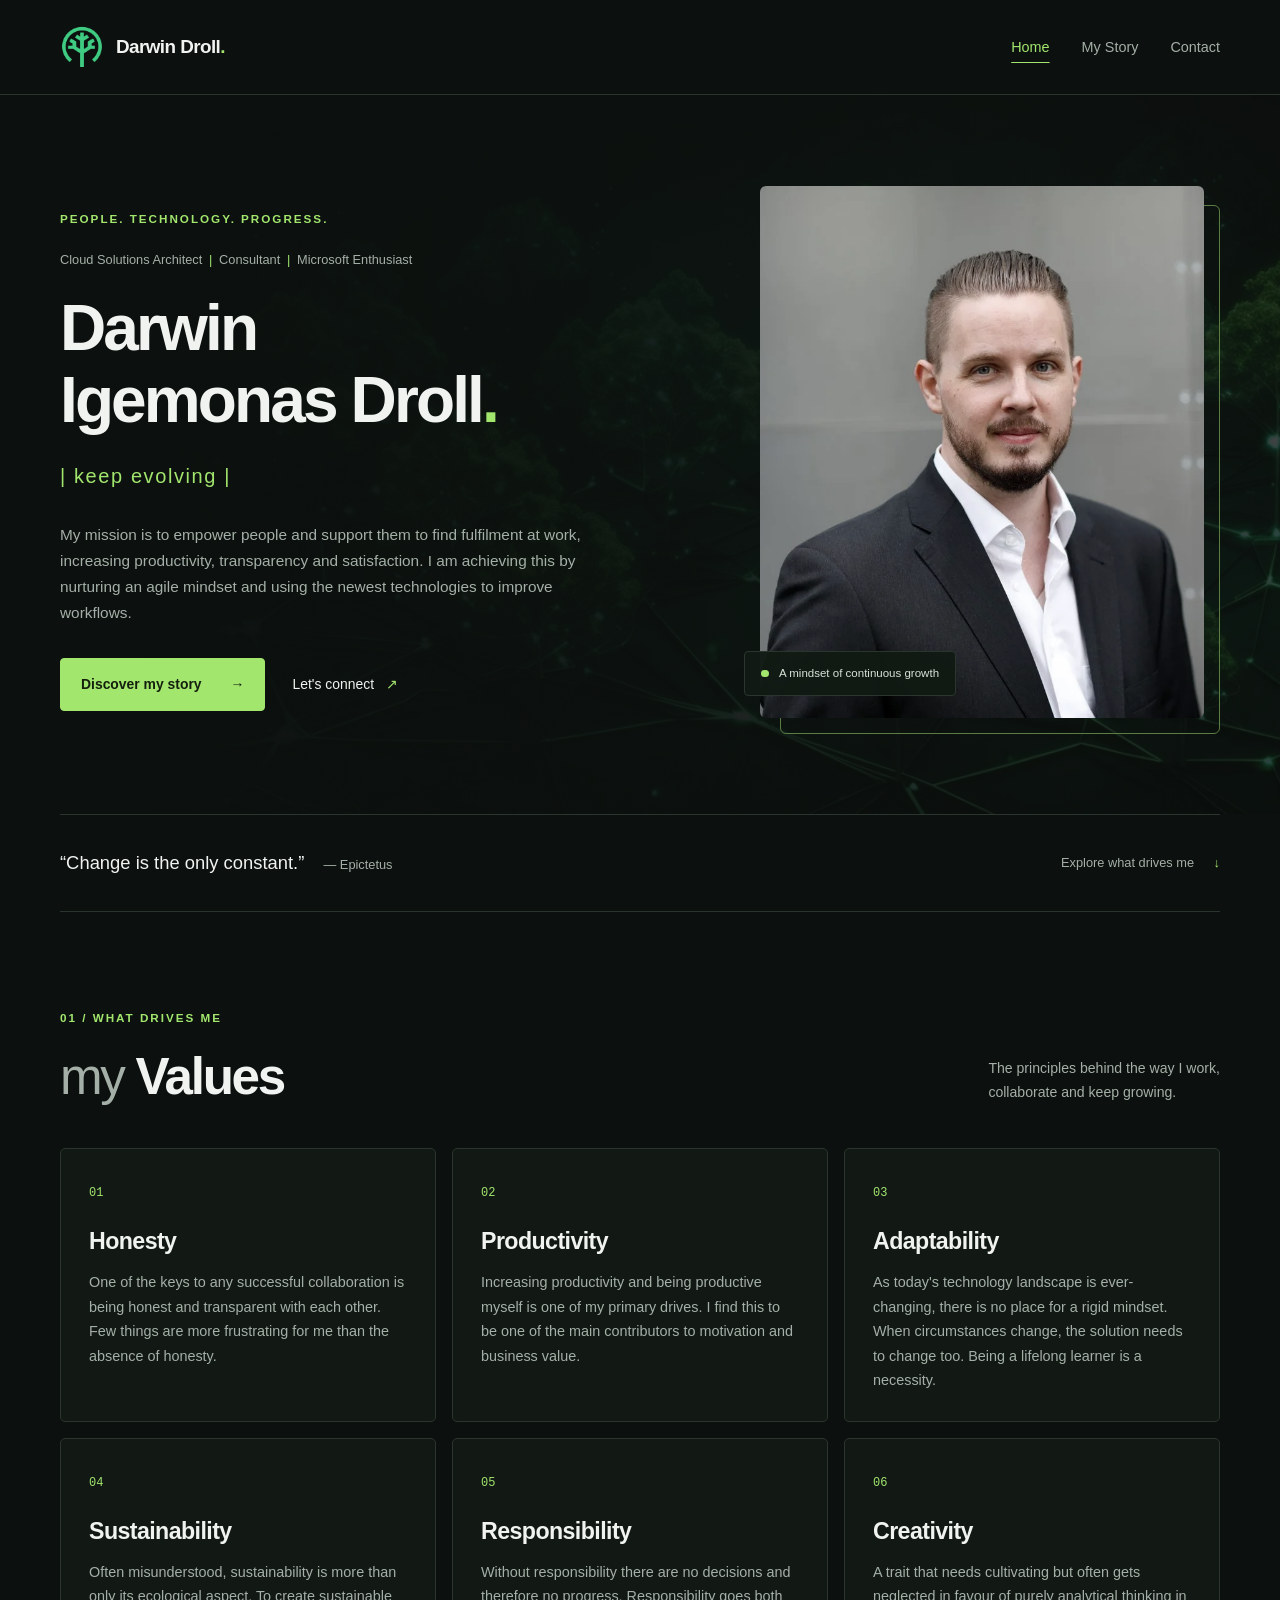
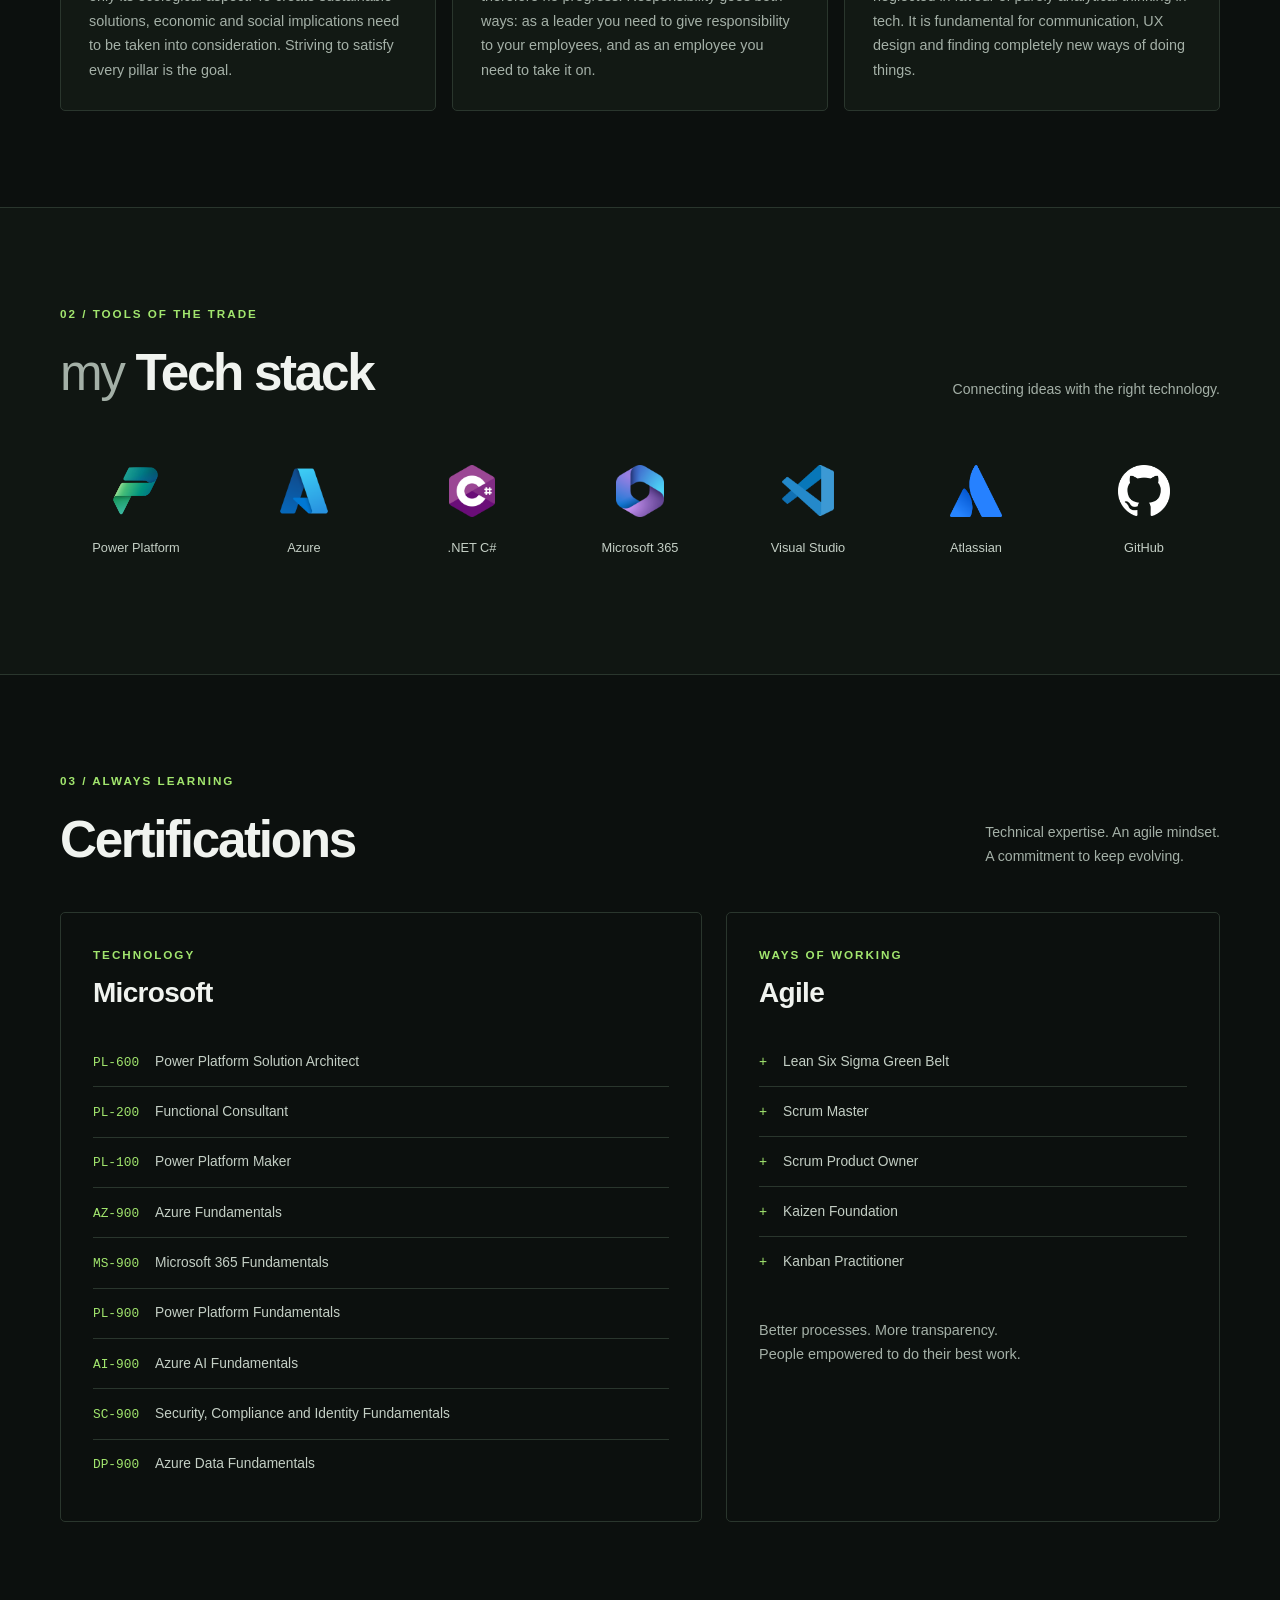
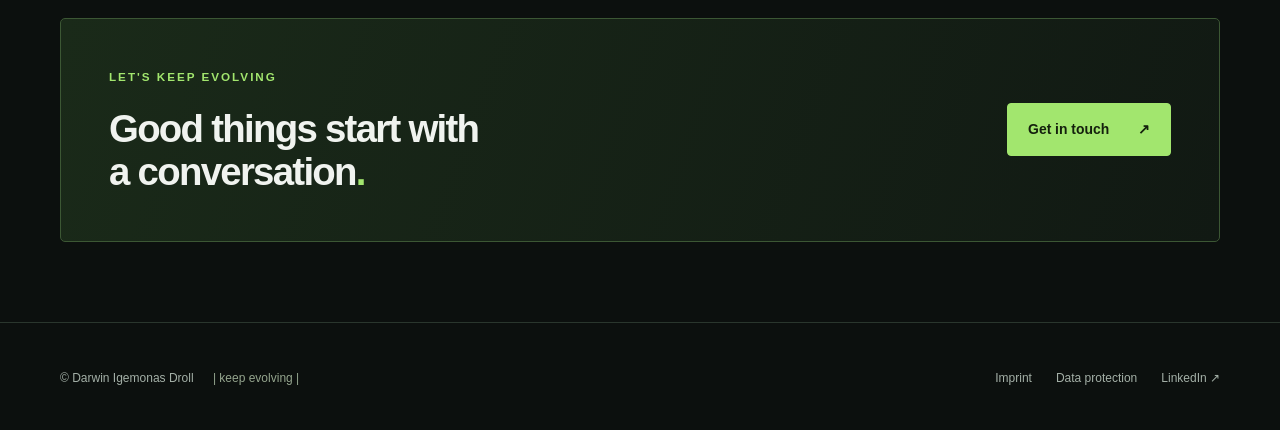
==== index.html @ 06cd5db3 "Initial setup" ====
<!doctype html>
<html lang="en">
<head>
  <meta charset="utf-8">
  <meta name="viewport" content="width=device-width, initial-scale=1">
  <meta name="description" content="Darwin Igemonas Droll — Cloud Solutions Architect, consultant and Microsoft enthusiast. Empowering people through technology and an agile mindset.">
  <title>Darwin Droll | Keep evolving</title>
  <link rel="icon" href="images/darwin-droll-logo.webp" type="image/webp">
  <link rel="stylesheet" href="style.css">
</head>
<body>
  <a class="skip-link" href="#main">Skip to content</a>
  <header class="site-header">
    <div class="container header-inner">
      <a class="brand" href="index.html" aria-label="Darwin Droll — Home"><img src="images/darwin-droll-logo.webp" alt="" width="44" height="44"><span>Darwin Droll<span class="brand-dot">.</span></span></a>
      <nav aria-label="Main navigation"><a href="index.html" aria-current="page">Home</a><a href="my-story.html">My Story</a><a href="contact.html">Contact</a></nav>
    </div>
  </header>
  <main id="main">
    <section class="hero">
      <div class="container hero-grid">
        <div class="hero-copy">
          <p class="eyebrow">People. Technology. Progress.</p>
          <p class="hero-role">Cloud Solutions Architect <span>|</span> Consultant <span>|</span> Microsoft Enthusiast</p>
          <h1>Darwin<br>Igemonas Droll<span class="accent">.</span></h1>
          <p class="tagline">| keep evolving |</p>
          <p class="hero-intro">My mission is to empower people and support them to find fulfilment at work, increasing productivity, transparency and satisfaction. I am achieving this by nurturing an agile mindset and using the newest technologies to improve workflows.</p>
          <div class="actions"><a class="button" href="my-story.html">Discover my story <span aria-hidden="true">&rarr;</span></a><a class="text-link" href="contact.html">Let's connect <span aria-hidden="true">&nearr;</span></a></div>
        </div>
        <figure class="portrait">
          <img src="images/darwin-droll-portrait.webp" alt="Darwin Droll in a dark suit and white shirt" width="1280" height="853" fetchpriority="high">
          <figcaption><span class="status-dot" aria-hidden="true"></span>A mindset of continuous growth</figcaption>
        </figure>
      </div>
    </section>
    <div class="container quote-wrap">
      <figure class="quote"><blockquote><p>&ldquo;Change is the only constant.&rdquo;</p></blockquote><figcaption>&mdash; Epictetus</figcaption></figure>
      <a class="section-jump" href="#values">Explore what drives me <span aria-hidden="true">&darr;</span></a>
    </div>
    <section class="section container" id="values" aria-labelledby="values-title">
      <div class="section-heading"><div><p class="eyebrow">01 / What drives me</p><h2 id="values-title"><span class="muted">my</span> Values</h2></div><p>The principles behind the way I work,<br>collaborate and keep growing.</p></div>
      <div class="values-grid">
        <article class="value-card"><span class="card-number">01</span><h3>Honesty</h3><p>One of the keys to any successful collaboration is being honest and transparent with each other. Few things are more frustrating for me than the absence of honesty.</p></article>
        <article class="value-card"><span class="card-number">02</span><h3>Productivity</h3><p>Increasing productivity and being productive myself is one of my primary drives. I find this to be one of the main contributors to motivation and business value.</p></article>
        <article class="value-card"><span class="card-number">03</span><h3>Adaptability</h3><p>As today's technology landscape is ever-changing, there is no place for a rigid mindset. When circumstances change, the solution needs to change too. Being a lifelong learner is a necessity.</p></article>
        <article class="value-card"><span class="card-number">04</span><h3>Sustainability</h3><p>Often misunderstood, sustainability is more than only its ecological aspect. To create sustainable solutions, economic and social implications need to be taken into consideration. Striving to satisfy every pillar is the goal.</p></article>
        <article class="value-card"><span class="card-number">05</span><h3>Responsibility</h3><p>Without responsibility there are no decisions and therefore no progress. Responsibility goes both ways: as a leader you need to give responsibility to your employees, and as an employee you need to take it on.</p></article>
        <article class="value-card"><span class="card-number">06</span><h3>Creativity</h3><p>A trait that needs cultivating but often gets neglected in favour of purely analytical thinking in tech. It is fundamental for communication, UX design and finding completely new ways of doing things.</p></article>
      </div>
    </section>
    <section class="section stack-section" aria-labelledby="stack-title">
      <div class="container">
        <div class="section-heading"><div><p class="eyebrow">02 / Tools of the trade</p><h2 id="stack-title"><span class="muted">my</span> Tech stack</h2></div><p>Connecting ideas with the right technology.</p></div>
        <ul class="tech-grid">
          <li><img src="images/power-platform.webp" alt="" width="64" height="64" loading="lazy"><span>Power Platform</span></li>
          <li><img src="images/azure.webp" alt="" width="64" height="64" loading="lazy"><span>Azure</span></li>
          <li><img src="images/csharp.webp" alt="" width="64" height="64" loading="lazy"><span>.NET C#</span></li>
          <li><img src="images/microsoft-365.webp" alt="" width="64" height="64" loading="lazy"><span>Microsoft 365</span></li>
          <li><img src="images/visual-studio-code.webp" alt="" width="64" height="64" loading="lazy"><span>Visual Studio</span></li>
          <li><img src="images/atlassian.webp" alt="" width="64" height="64" loading="lazy"><span>Atlassian</span></li>
          <li><img class="github-logo" src="images/github.webp" alt="" width="64" height="64" loading="lazy"><span>GitHub</span></li>
        </ul>
      </div>
    </section>
    <section class="section container" aria-labelledby="certifications-title">
      <div class="section-heading"><div><p class="eyebrow">03 / Always learning</p><h2 id="certifications-title">Certifications</h2></div><p>Technical expertise. An agile mindset.<br>A commitment to keep evolving.</p></div>
      <div class="cert-grid">
        <article class="cert-card"><p class="eyebrow">Technology</p><h3>Microsoft</h3><ul class="cert-list">
          <li><span class="cert-code">PL-600</span> Power Platform Solution Architect</li>
          <li><span class="cert-code">PL-200</span> Functional Consultant</li>
          <li><span class="cert-code">PL-100</span> Power Platform Maker</li>
          <li><span class="cert-code">AZ-900</span> Azure Fundamentals</li>
          <li><span class="cert-code">MS-900</span> Microsoft 365 Fundamentals</li>
          <li><span class="cert-code">PL-900</span> Power Platform Fundamentals</li>
          <li><span class="cert-code">AI-900</span> Azure AI Fundamentals</li>
          <li><span class="cert-code">SC-900</span> Security, Compliance and Identity Fundamentals</li>
          <li><span class="cert-code">DP-900</span> Azure Data Fundamentals</li>
        </ul></article>
        <article class="cert-card"><p class="eyebrow">Ways of working</p><h3>Agile</h3><ul class="cert-list agile-list">
          <li>Lean Six Sigma Green Belt</li><li>Scrum Master</li><li>Scrum Product Owner</li><li>Kaizen Foundation</li><li>Kanban Practitioner</li>
        </ul><p class="cert-note">Better processes. More transparency.<br>People empowered to do their best work.</p></article>
      </div>
    </section>
    <section class="container closing"><div><p class="eyebrow">Let's keep evolving</p><h2>Good things start with<br>a conversation<span class="accent">.</span></h2></div><a class="button" href="contact.html">Get in touch <span aria-hidden="true">&nearr;</span></a></section>
  </main>
  <footer class="site-footer"><div class="container footer-inner"><p>&copy; Darwin Igemonas Droll <span class="footer-tagline">| keep evolving |</span></p><nav aria-label="Footer navigation"><a href="imprint.html">Imprint</a><a href="datenschutz.html">Data protection</a><a href="https://www.linkedin.com/in/darwin-droll-53338b175/" rel="noopener noreferrer">LinkedIn <span aria-hidden="true">&nearr;</span></a></nav></div></footer>
</body>
</html>
---- style.css ----
:root {
  color-scheme: dark;
  --background: #0c100e;
  --surface: #121914;
  --text: #f0f3ef;
  --muted: #a4b0a7;
  --accent: #a2e66e;
  --border: #2a362d;
}

* { box-sizing: border-box; }
html { scroll-behavior: smooth; scroll-padding-top: 6rem; }
body { margin: 0; background: var(--background); color: var(--text); font-family: "Segoe UI", Arial, sans-serif; font-size: 1rem; line-height: 1.7; }
body { min-height: 100vh; display: flex; flex-direction: column; }
main { flex: 1; }
a { color: inherit; text-decoration-thickness: 1px; text-underline-offset: .25em; }
a:hover { color: var(--accent); }
a:focus-visible { outline: 2px solid var(--accent); outline-offset: 6px; border-radius: 2px; }
img { display: block; max-width: 100%; height: auto; }
h1, h2, h3, p, figure, blockquote { margin: 0; }
h1, h2, h3 { font-weight: 600; line-height: 1.12; letter-spacing: -.045em; }
h1 { font-size: clamp(2.8rem, 6vw, 5.25rem); }
h2 { font-size: clamp(2rem, 4vw, 3.2rem); }
h3 { font-size: 1.45rem; letter-spacing: -.025em; }
ul { padding: 0; margin: 0; list-style: none; }
.container { width: min(1160px, calc(100% - 6rem)); margin-inline: auto; }
.accent, .brand-dot { color: var(--accent); }
.muted { color: var(--muted); font-weight: 400; }
.eyebrow { color: var(--accent); font-size: .73rem; font-weight: 600; letter-spacing: .17em; text-transform: uppercase; margin-bottom: 1.25rem; }
.skip-link { position: absolute; z-index: 10; top: .5rem; left: 1rem; padding: .6rem 1rem; color: var(--background); background: var(--accent); transform: translateY(-180%); }
.skip-link:focus { transform: translateY(0); }
.site-header { border-bottom: 1px solid var(--border); background: var(--background); }
.header-inner { min-height: 94px; display: flex; align-items: center; justify-content: space-between; gap: 2rem; }
.brand { display: inline-flex; align-items: center; gap: .75rem; font-size: 1.18rem; font-weight: 650; letter-spacing: -.03em; text-decoration: none; white-space: nowrap; }
.brand img { width: 44px; height: 44px; object-fit: contain; }
nav { display: flex; flex-wrap: wrap; align-items: center; gap: 2rem; }
nav a { font-size: .9rem; text-decoration: none; color: var(--muted); padding-block: .6rem; }
nav a[aria-current="page"] { color: var(--accent); text-decoration: underline; text-underline-offset: .6rem; }
.hero { position: relative; isolation: isolate; overflow: hidden; padding-block: 5.7rem 5rem; }
.hero::before, .page-hero::before, .contact-main::before { content: ""; position: absolute; z-index: -1; inset: 0; background: linear-gradient(90deg, var(--background) 10%, #0c100ed9 55%, #0c100e8c), url("images/green-tree.webp") center / cover no-repeat; opacity: .48; }
.hero-grid { display: grid; grid-template-columns: 1.35fr 1fr; align-items: center; gap: 5rem; }
.hero-role { font-size: .8rem; color: var(--muted); max-width: 30rem; margin-bottom: 1.4rem; }
.hero-role span { color: var(--accent); padding-inline: .2rem; }
.hero h1 { font-size: clamp(2.8rem, 5vw, 4.65rem); }
.tagline { color: var(--accent); font-size: 1.25rem; letter-spacing: .08em; margin-top: 1.4rem; }
.hero-intro { max-width: 35rem; margin-top: 1.8rem; color: var(--muted); font-size: .96rem; }
.actions { display: flex; align-items: center; flex-wrap: wrap; gap: 1.7rem; margin-top: 2rem; }
.button { display: inline-flex; align-items: center; justify-content: center; gap: 1.8rem; border: 1px solid var(--accent); background: var(--accent); color: #14200d; font-size: .87rem; font-weight: 650; text-decoration: none; border-radius: 4px; padding: .85rem 1.25rem; transition: background .15s, color .15s; }
.button:hover { color: var(--accent); background: #172512; }
.text-link { font-size: .87rem; text-decoration: none; }
.text-link span { color: var(--accent); margin-left: .5rem; }
.portrait { position: relative; padding: 0 1rem 1rem 0; }
.portrait::before { content: ""; position: absolute; z-index: -1; inset: 1.2rem 0 0 1.2rem; border: 1px solid #5b7c42; border-radius: 6px; }
.portrait > img { width: 100%; aspect-ratio: 4 / 4.8; object-fit: cover; object-position: 52% center; border-radius: 6px; filter: saturate(.72); }
.portrait figcaption { position: absolute; left: -1rem; bottom: 2.4rem; display: flex; align-items: center; gap: .65rem; background: #111913f5; border: 1px solid var(--border); padding: .75rem 1rem; border-radius: 4px; font-size: .72rem; color: #d7e2d7; }
.status-dot { width: .45rem; height: .45rem; background: var(--accent); border-radius: 50%; }
.quote-wrap { display: flex; justify-content: space-between; align-items: center; gap: 2rem; padding-block: 2rem; border-top: 1px solid var(--border); border-bottom: 1px solid var(--border); }
.quote { display: flex; align-items: baseline; flex-wrap: wrap; column-gap: 1.2rem; }
.quote blockquote { font-size: 1.15rem; }
.quote figcaption, .section-jump { color: var(--muted); font-size: .8rem; }
.section-jump { text-decoration: none; }
.section-jump span { color: var(--accent); margin-left: 1rem; }
.section { padding-block: 6rem; }
.section-heading { display: flex; align-items: flex-end; justify-content: space-between; gap: 2rem; margin-bottom: 2.7rem; }
.section-heading > p { font-size: .88rem; color: var(--muted); }
.values-grid { display: grid; grid-template-columns: repeat(3, 1fr); gap: 1rem; }
.value-card { padding: 1.75rem; background: var(--surface); border: 1px solid var(--border); border-radius: 5px; }
.card-number { color: var(--accent); font-size: .75rem; font-family: Consolas, monospace; }
.value-card h3 { margin-top: 1.5rem; margin-bottom: 1rem; }
.value-card p { color: var(--muted); font-size: .9rem; }
.stack-section { background: #101612; border-block: 1px solid var(--border); }
.tech-grid { display: grid; grid-template-columns: repeat(7, 1fr); gap: 1rem; }
.tech-grid li { display: flex; flex-direction: column; align-items: center; justify-content: center; gap: 1.25rem; min-width: 0; padding-block: 1.25rem; text-align: center; }
.tech-grid img { width: 52px; height: 52px; object-fit: contain; }
.tech-grid span { font-size: .8rem; color: #c4cfc5; }
.github-logo { filter: brightness(0) invert(1); }
.cert-grid { display: grid; grid-template-columns: 1.3fr 1fr; gap: 1.5rem; }
.cert-card { border: 1px solid var(--border); border-radius: 5px; padding: 2rem; }
.cert-card .eyebrow { margin-bottom: .75rem; }
.cert-card h3 { font-size: 1.75rem; margin-bottom: 1.8rem; }
.cert-list li { display: flex; align-items: baseline; gap: 1rem; padding-block: .8rem; border-bottom: 1px solid var(--border); color: #c4cfc5; font-size: .86rem; }
.cert-list li:last-child { border-bottom: 0; }
.cert-code { color: var(--accent); font-family: Consolas, monospace; font-size: .8rem; white-space: nowrap; }
.agile-list li::before { content: "+"; color: var(--accent); }
.cert-note { font-size: .9rem; color: var(--muted); margin-top: 2rem; }
.closing { display: flex; justify-content: space-between; align-items: center; gap: 2rem; padding: 3rem; margin-bottom: 5rem; border: 1px solid #3c5734; border-radius: 5px; background: linear-gradient(110deg, #1a2a19, #111913); }
.closing h2 { font-size: clamp(1.75rem, 3vw, 2.6rem); }
.closing .button { flex-shrink: 0; }
.site-footer { border-top: 1px solid var(--border); }
.footer-inner { min-height: 110px; display: flex; align-items: center; justify-content: space-between; gap: 1.5rem; padding-block: 1.5rem; }
.footer-inner p { color: var(--muted); font-size: .75rem; }
.footer-tagline { color: #95a58e; margin-left: 1rem; }
.footer-inner nav { gap: 1.5rem; }
.footer-inner nav a { font-size: .75rem; }
.page-hero { position: relative; isolation: isolate; padding-block: 5.5rem; border-bottom: 1px solid var(--border); }
.page-lead { color: var(--muted); font-size: 1.1rem; margin-top: 1.5rem; }
.story { max-width: 960px; padding-block: 4rem; }
.prose { max-width: 720px; margin-inline: auto; color: #bec9c0; overflow-wrap: anywhere; }
.prose p + p { margin-top: 1.4rem; }
.story-image { margin-block: 3rem; }
.story-image img { width: 100%; border-radius: 5px; }
.story-image figcaption { font-size: .78rem; color: var(--muted); padding-top: .75rem; }
.contact-main { position: relative; isolation: isolate; display: flex; align-items: center; min-height: 70vh; }
.contact-main::before { background-position: right center; opacity: .3; }
.contact-content { padding-block: 6rem; }
.contact-label { margin-top: 3rem; margin-bottom: .5rem; color: var(--muted); font-size: .75rem; text-transform: uppercase; letter-spacing: .15em; }
.email-link { display: inline-block; font-size: clamp(1.1rem, 3.5vw, 2.5rem); color: var(--accent); text-decoration: none; border-bottom: 1px solid #557c3a; padding-bottom: .5rem; overflow-wrap: anywhere; }
.email-link span { display: inline-block; margin-left: .5rem; }
.contact-note { margin-top: 1.5rem; font-size: .8rem; color: var(--muted); }
.legal-page { padding-block: 5rem 6rem; }
.legal-page h1 { font-size: clamp(2.5rem, 6vw, 4.5rem); overflow-wrap: anywhere; }
.legal-prose { margin: 3rem 0 0; max-width: 800px; }
.legal-prose h2 { font-size: 1.4rem; letter-spacing: -.02em; margin-top: 2.5rem; margin-bottom: 1rem; line-height: 1.4; color: var(--text); }
.legal-prose address { font-style: normal; }
.legal-prose a { color: var(--accent); }

@media (min-width: 1600px) {
  .hero { padding-block: 7rem; }
}
@media (max-width: 1000px) {
  .container { width: calc(100% - 4rem); }
  .hero-grid { gap: 2.5rem; }
  .values-grid { grid-template-columns: repeat(2, 1fr); }
  .tech-grid { grid-template-columns: repeat(4, 1fr); }
  .footer-inner { flex-wrap: wrap; }
  .footer-tagline { display: none; }
}
@media (max-width: 700px) {
  html { scroll-padding-top: 1rem; }
  .container { width: calc(100% - 2.5rem); }
  .header-inner { min-height: 112px; flex-direction: column; justify-content: center; gap: .3rem; padding-block: 1rem; }
  .brand { font-size: 1.1rem; }
  .brand img { width: 32px; height: 32px; }
  nav { gap: 1.8rem; }
  nav a { font-size: .85rem; }
  .hero { padding-block: 3rem; }
  .hero-grid { grid-template-columns: 1fr; gap: 3rem; }
  .hero h1 { font-size: clamp(2.7rem, 10.5vw, 4rem); }
  .hero-role { max-width: 23rem; }
  .portrait { width: min(100% - 1rem, 360px); margin-inline: auto; }
  .portrait > img { aspect-ratio: 4 / 4.2; }
  .portrait figcaption { left: -.5rem; font-size: .7rem; }
  .quote-wrap { align-items: flex-start; flex-direction: column; gap: 1rem; }
  .quote blockquote { font-size: 1rem; }
  .section { padding-block: 3.5rem; }
  .section-heading { align-items: flex-start; flex-direction: column; gap: 1rem; margin-bottom: 2rem; }
  .section-heading > p br { display: none; }
  .values-grid, .cert-grid { grid-template-columns: 1fr; }
  .value-card { padding: 1.5rem; }
  .value-card h3 { margin-top: 1rem; }
  .tech-grid { grid-template-columns: repeat(2, 1fr); }
  .tech-grid li:last-child { grid-column: 1 / -1; }
  .cert-card { padding: 1.5rem; }
  .closing { align-items: flex-start; flex-direction: column; padding: 2rem; margin-bottom: 3rem; }
  .footer-inner { align-items: flex-start; flex-direction: column; gap: .5rem; }
  .footer-inner nav { gap: 1.25rem; }
  .page-hero { padding-block: 3.5rem; }
  .page-hero h1 { font-size: 3rem; }
  .story { padding-block: 2.5rem; }
  .story-image { margin-block: 2rem; }
  .contact-main { min-height: 65vh; }
  .contact-content { padding-block: 4rem; }
  .contact-content h1 { font-size: clamp(2.4rem, 10vw, 3.8rem); }
  .legal-page { padding-block: 3rem; }
}
@media (prefers-reduced-motion: reduce) {
  html { scroll-behavior: auto; }
  .button { transition: none; }
}
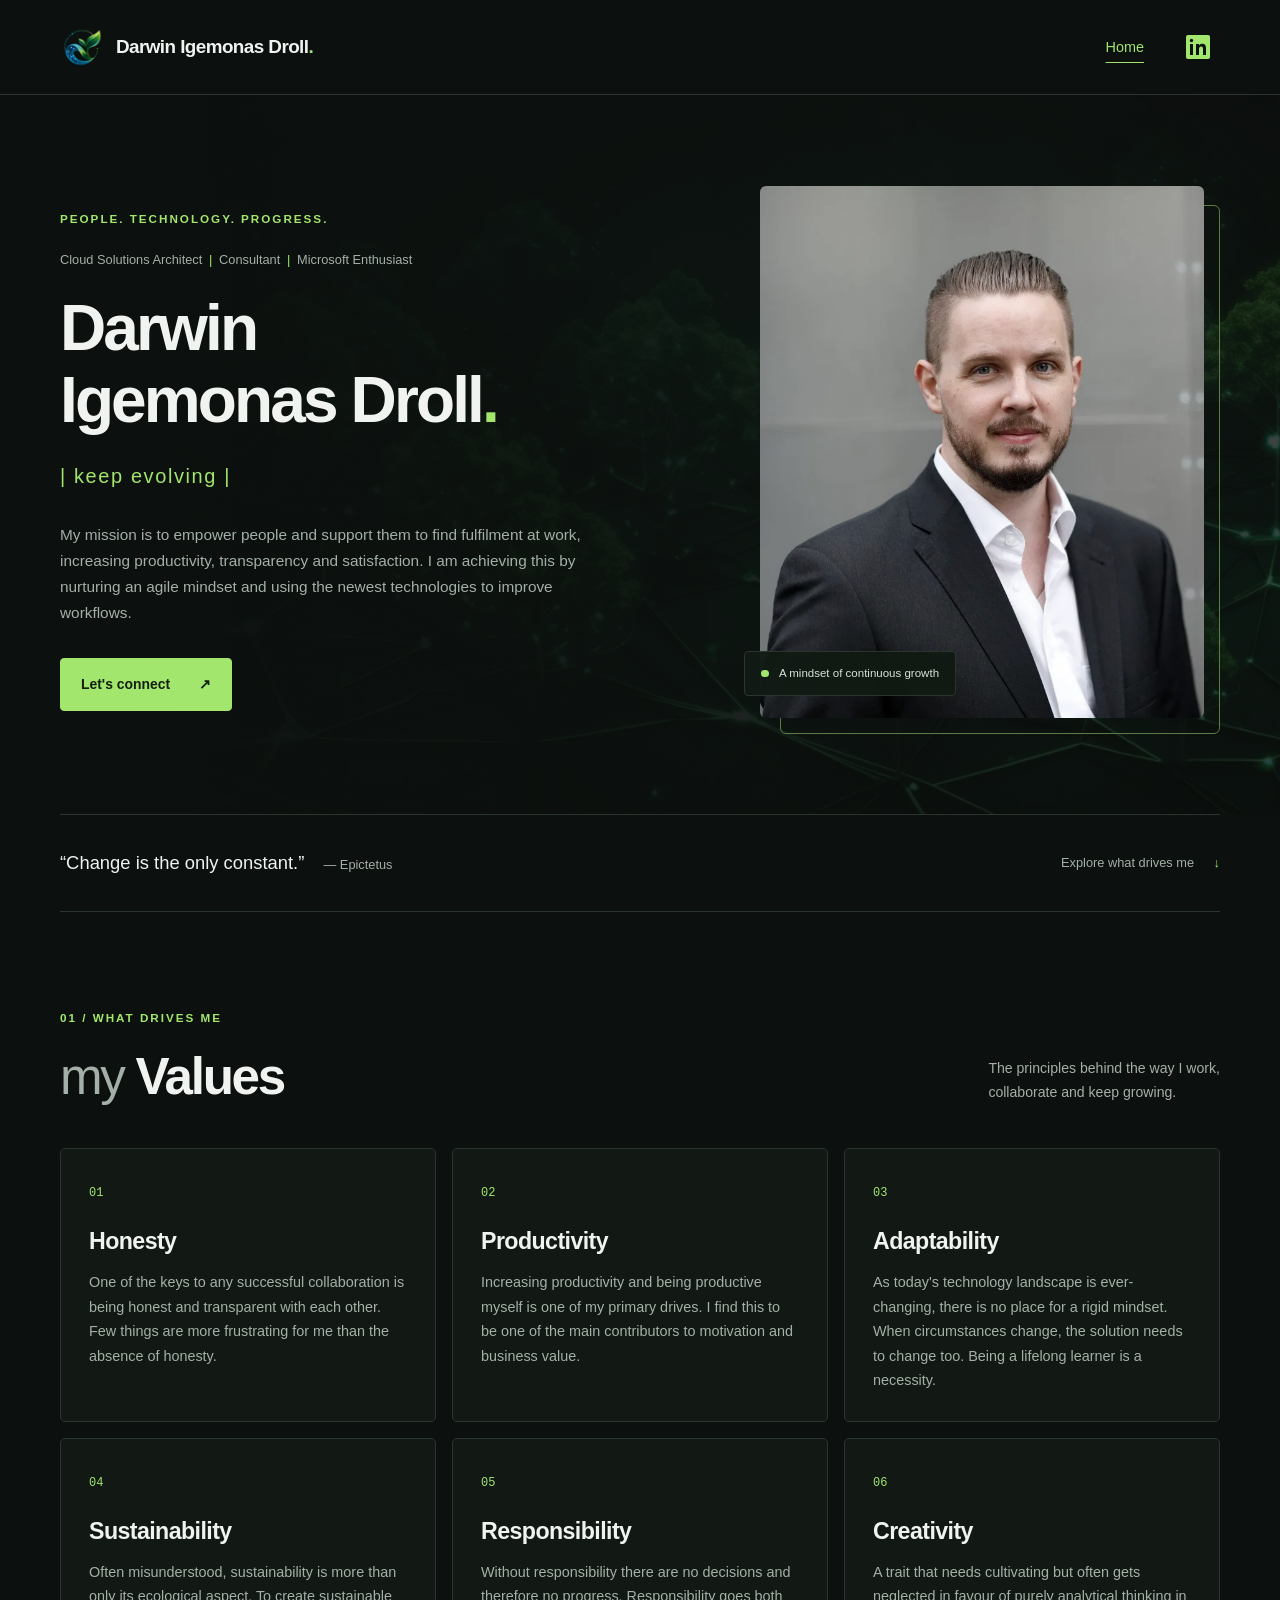
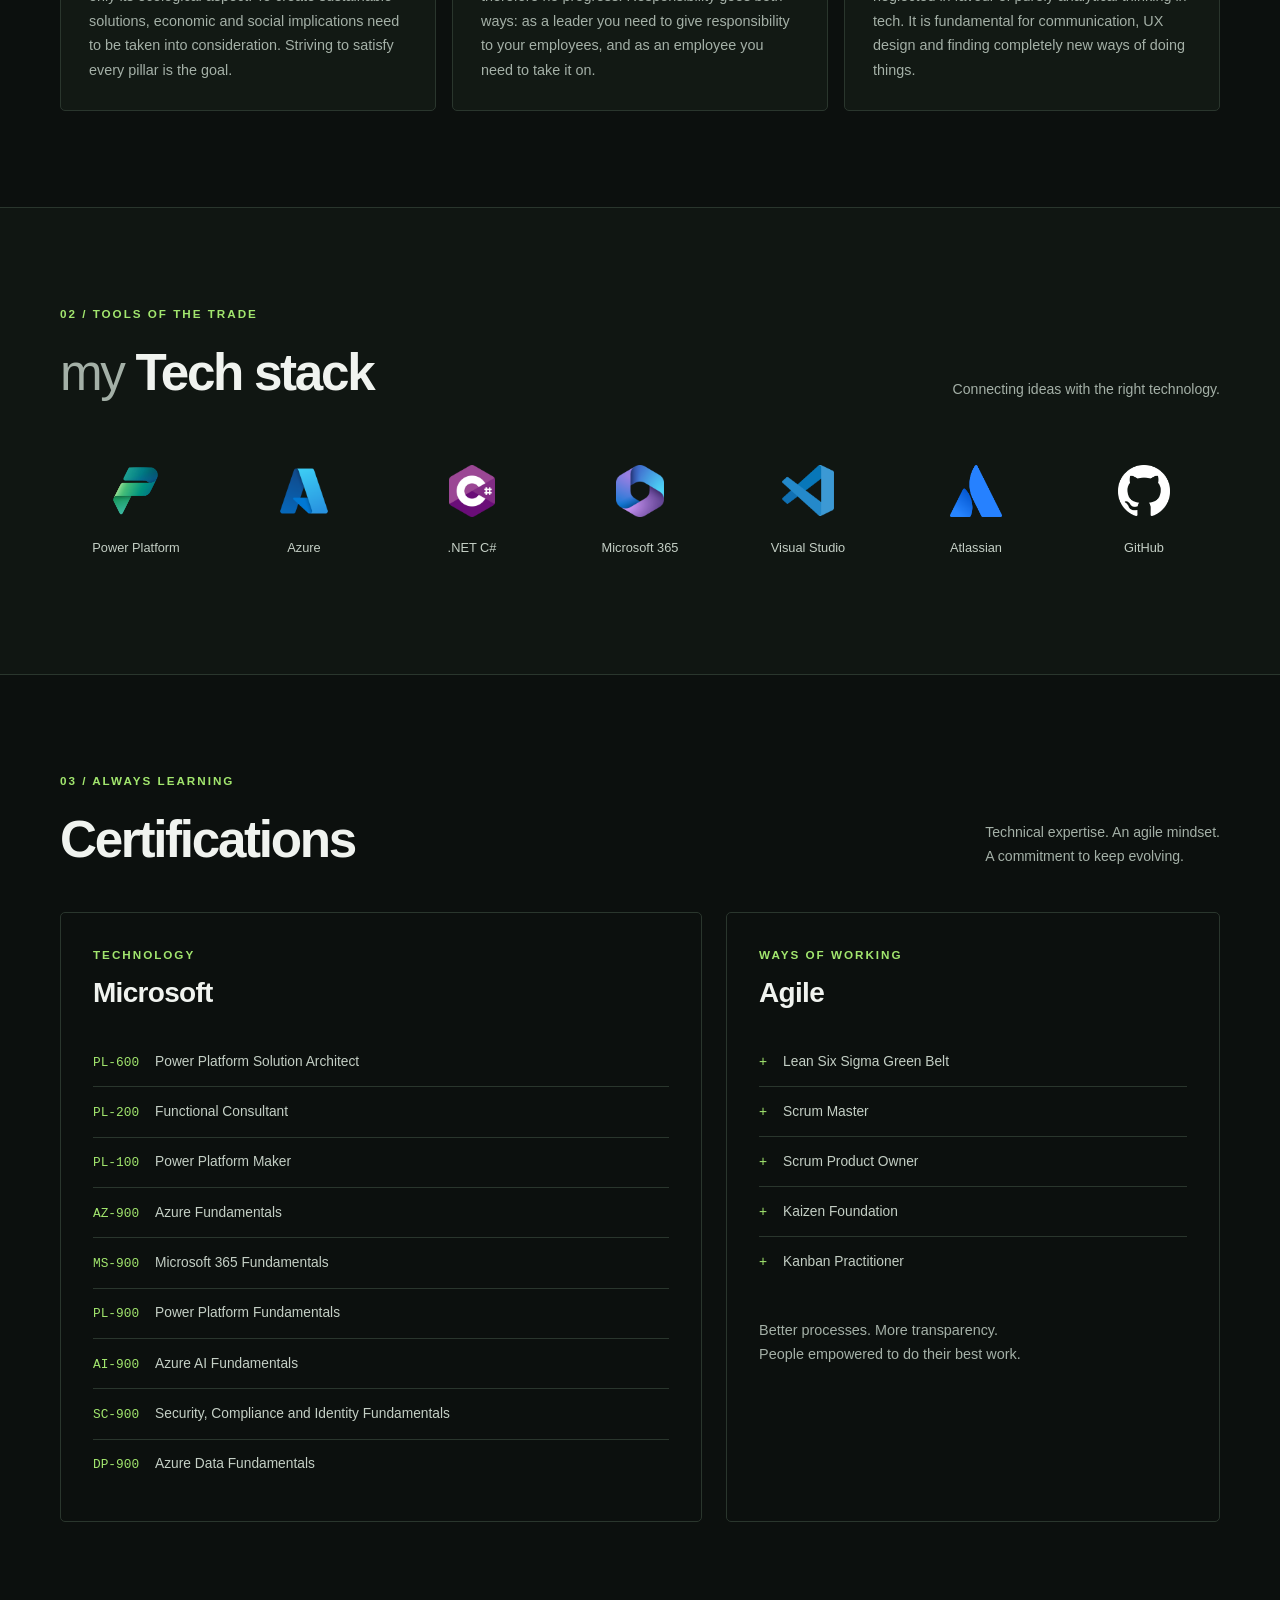
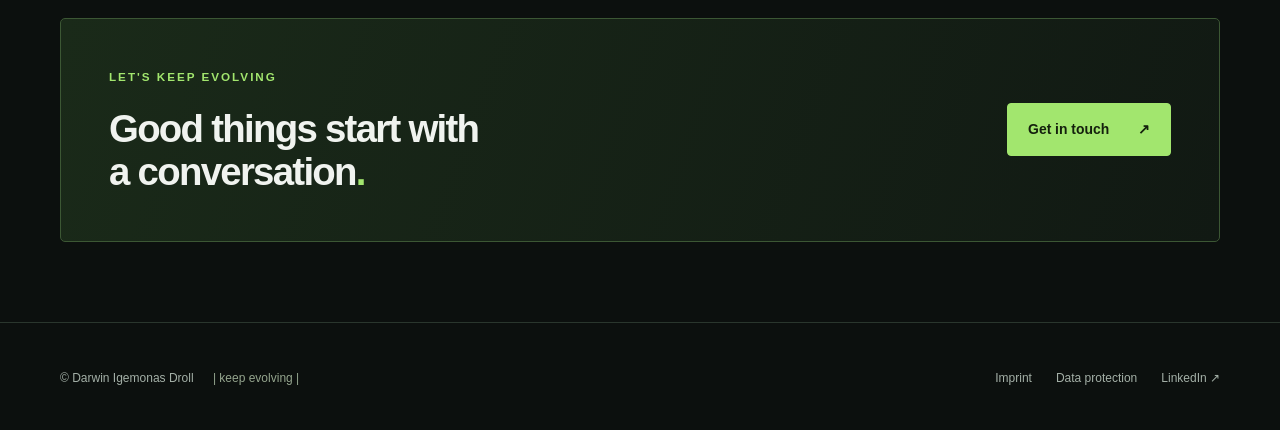
==== commit cfef9b7c: "Change Logo, move Linkedin Link and Update name" ====
--- a/index.html
+++ b/index.html
@@ -4,16 +4,16 @@
   <meta charset="utf-8">
   <meta name="viewport" content="width=device-width, initial-scale=1">
   <meta name="description" content="Darwin Igemonas Droll — Cloud Solutions Architect, consultant and Microsoft enthusiast. Empowering people through technology and an agile mindset.">
-  <title>Darwin Droll | Keep evolving</title>
-  <link rel="icon" href="images/darwin-droll-logo.webp" type="image/webp">
+  <title>Darwin Igemonas Droll | Keep evolving</title>
+  <link rel="icon" href="images/darwin-droll-logo.png" type="image/png">
   <link rel="stylesheet" href="style.css">
 </head>
 <body>
   <a class="skip-link" href="#main">Skip to content</a>
   <header class="site-header">
     <div class="container header-inner">
-      <a class="brand" href="index.html" aria-label="Darwin Droll — Home"><img src="images/darwin-droll-logo.webp" alt="" width="44" height="44"><span>Darwin Droll<span class="brand-dot">.</span></span></a>
-      <nav aria-label="Main navigation"><a href="index.html" aria-current="page">Home</a><a href="my-story.html">My Story</a><a href="contact.html">Contact</a></nav>
+      <a class="brand" href="index.html" aria-label="Darwin Igemonas Droll — Home"><img src="images/darwin-droll-logo.png" alt="" width="44" height="44"><span>Darwin Igemonas Droll<span class="brand-dot">.</span></span></a>
+      <nav aria-label="Main navigation"><a href="index.html" aria-current="page">Home</a><a class="social-link" href="https://www.linkedin.com/in/darwin-droll-53338b175/" aria-label="LinkedIn" rel="noopener noreferrer"><img src="images/linkedin.svg" alt="" width="24" height="24"></a></nav>
     </div>
   </header>
   <main id="main">
@@ -25,10 +25,10 @@
           <h1>Darwin<br>Igemonas Droll<span class="accent">.</span></h1>
           <p class="tagline">| keep evolving |</p>
           <p class="hero-intro">My mission is to empower people and support them to find fulfilment at work, increasing productivity, transparency and satisfaction. I am achieving this by nurturing an agile mindset and using the newest technologies to improve workflows.</p>
-          <div class="actions"><a class="button" href="my-story.html">Discover my story <span aria-hidden="true">&rarr;</span></a><a class="text-link" href="contact.html">Let's connect <span aria-hidden="true">&nearr;</span></a></div>
+          <div class="actions"><a class="button" href="mailto:contact@darwindroll.com">Let's connect <span aria-hidden="true">&nearr;</span></a></div>
         </div>
         <figure class="portrait">
-          <img src="images/darwin-droll-portrait.webp" alt="Darwin Droll in a dark suit and white shirt" width="1280" height="853" fetchpriority="high">
+          <img src="images/darwin-droll-portrait.webp" alt="Darwin Igemonas Droll in a dark suit and white shirt" width="1280" height="853" fetchpriority="high">
           <figcaption><span class="status-dot" aria-hidden="true"></span>A mindset of continuous growth</figcaption>
         </figure>
       </div>
@@ -81,7 +81,7 @@
         </ul><p class="cert-note">Better processes. More transparency.<br>People empowered to do their best work.</p></article>
       </div>
     </section>
-    <section class="container closing"><div><p class="eyebrow">Let's keep evolving</p><h2>Good things start with<br>a conversation<span class="accent">.</span></h2></div><a class="button" href="contact.html">Get in touch <span aria-hidden="true">&nearr;</span></a></section>
+    <section class="container closing"><div><p class="eyebrow">Let's keep evolving</p><h2>Good things start with<br>a conversation<span class="accent">.</span></h2></div><a class="button" href="mailto:contact@darwindroll.com">Get in touch <span aria-hidden="true">&nearr;</span></a></section>
   </main>
   <footer class="site-footer"><div class="container footer-inner"><p>&copy; Darwin Igemonas Droll <span class="footer-tagline">| keep evolving |</span></p><nav aria-label="Footer navigation"><a href="imprint.html">Imprint</a><a href="datenschutz.html">Data protection</a><a href="https://www.linkedin.com/in/darwin-droll-53338b175/" rel="noopener noreferrer">LinkedIn <span aria-hidden="true">&nearr;</span></a></nav></div></footer>
 </body>
--- a/style.css
+++ b/style.css
@@ -36,6 +36,8 @@
 nav { display: flex; flex-wrap: wrap; align-items: center; gap: 2rem; }
 nav a { font-size: .9rem; text-decoration: none; color: var(--muted); padding-block: .6rem; }
 nav a[aria-current="page"] { color: var(--accent); text-decoration: underline; text-underline-offset: .6rem; }
+.social-link { display: inline-flex; align-items: center; justify-content: center; min-width: 44px; min-height: 44px; }
+.social-link img { width: 24px; height: 24px; }
 .hero { position: relative; isolation: isolate; overflow: hidden; padding-block: 5.7rem 5rem; }
 .hero::before, .page-hero::before, .contact-main::before { content: ""; position: absolute; z-index: -1; inset: 0; background: linear-gradient(90deg, var(--background) 10%, #0c100ed9 55%, #0c100e8c), url("images/green-tree.webp") center / cover no-repeat; opacity: .48; }
 .hero-grid { display: grid; grid-template-columns: 1.35fr 1fr; align-items: center; gap: 5rem; }
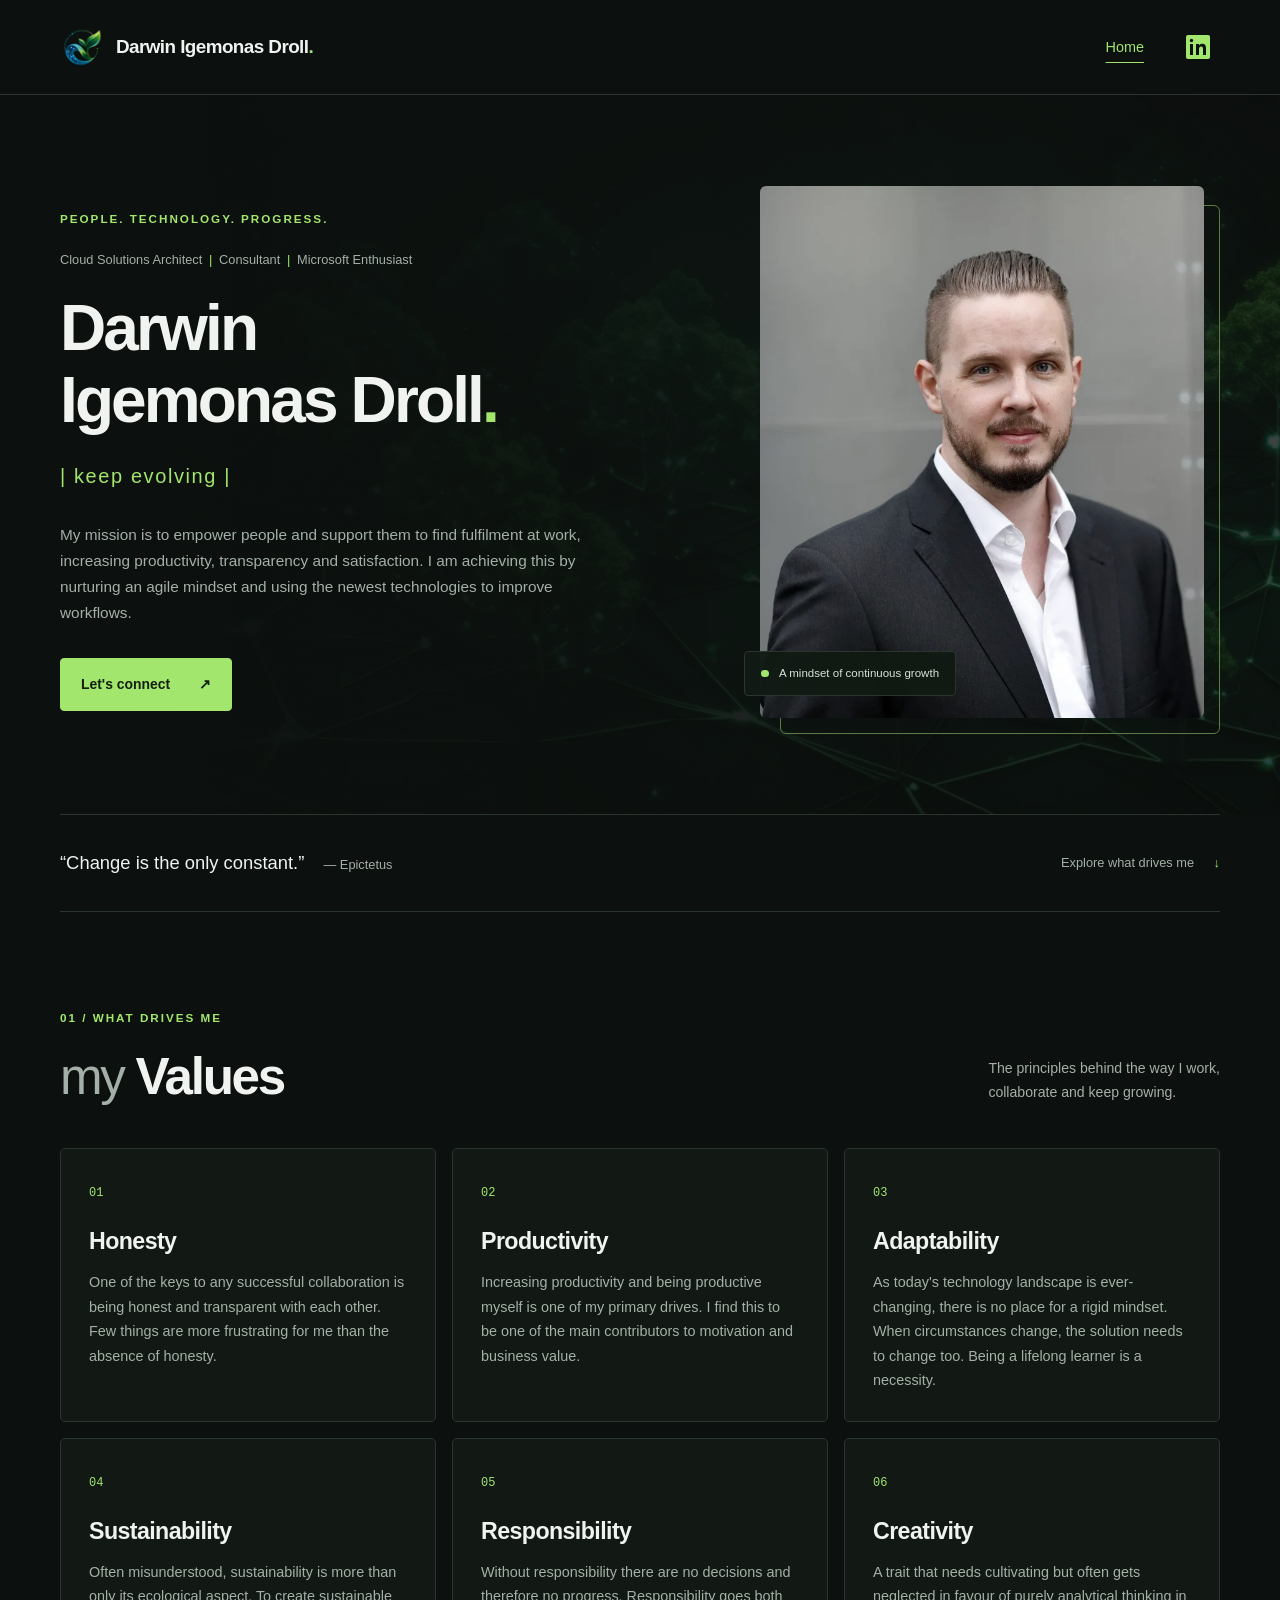
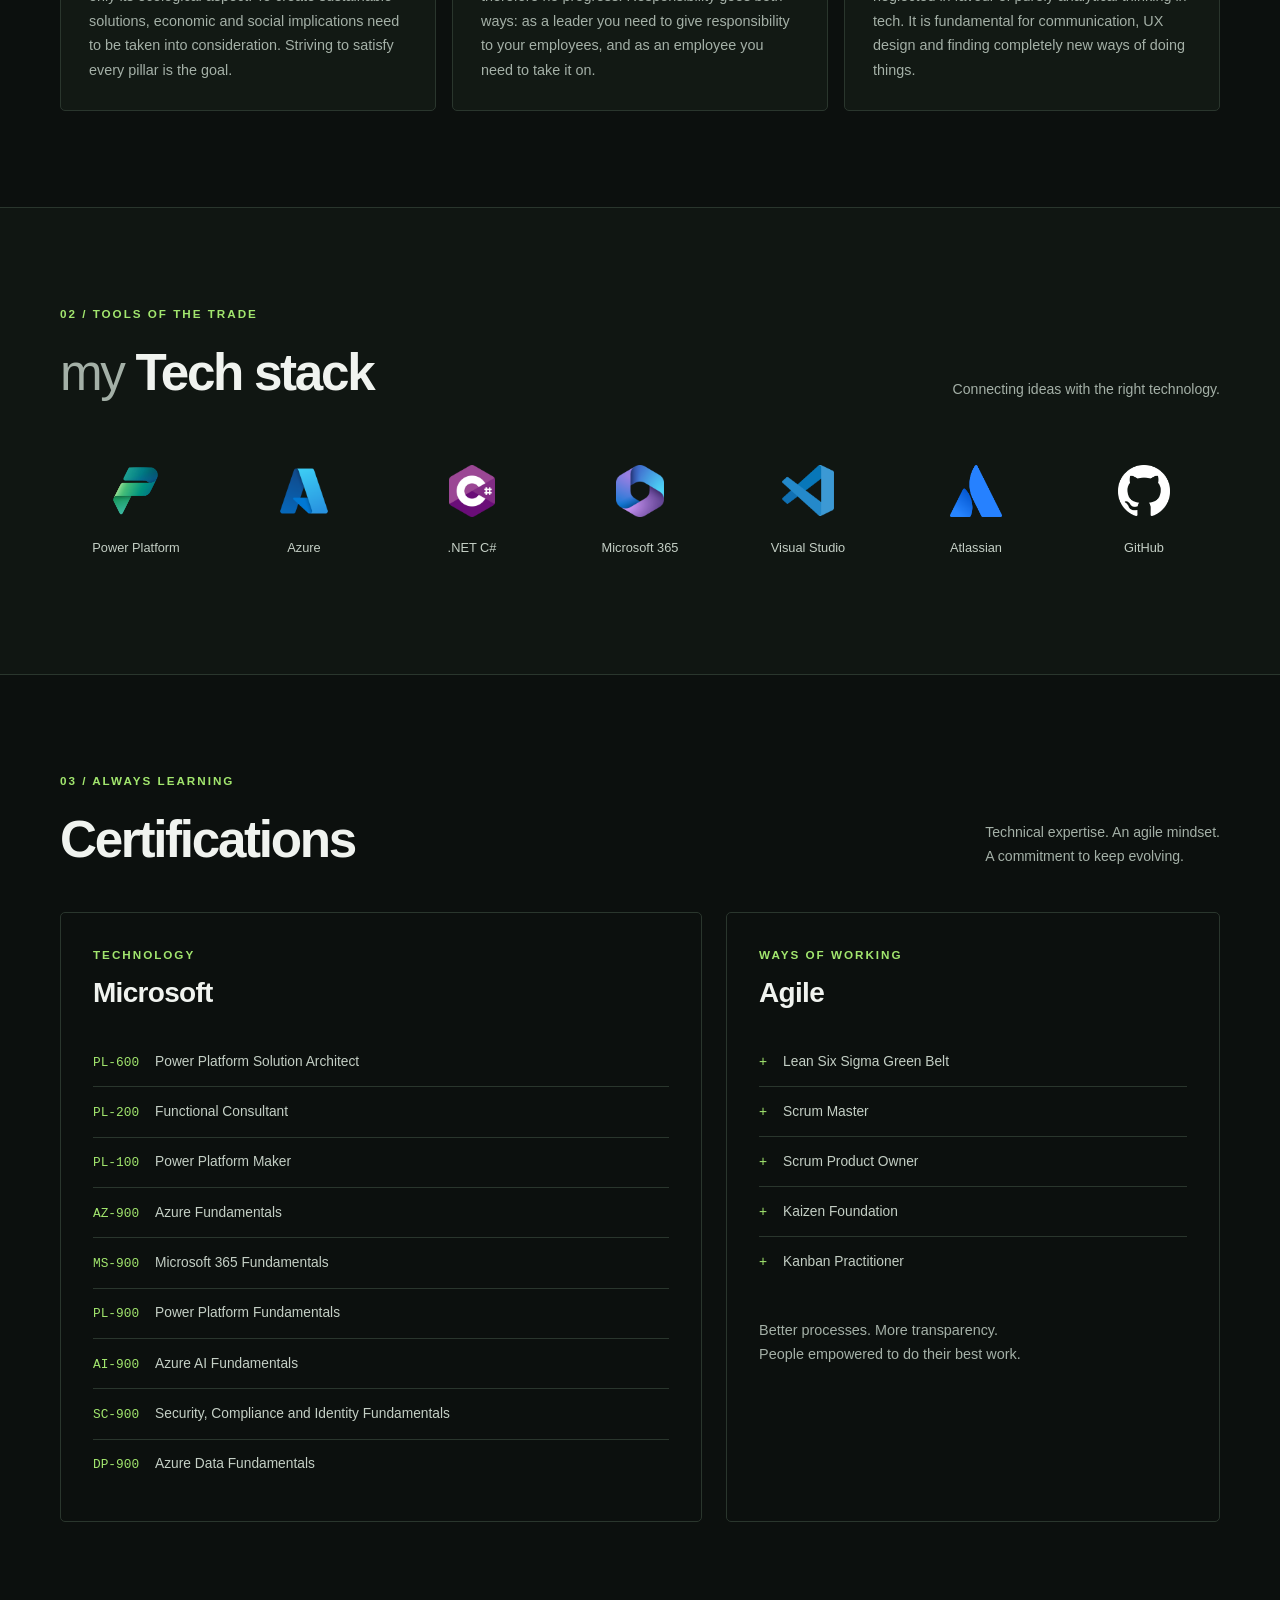
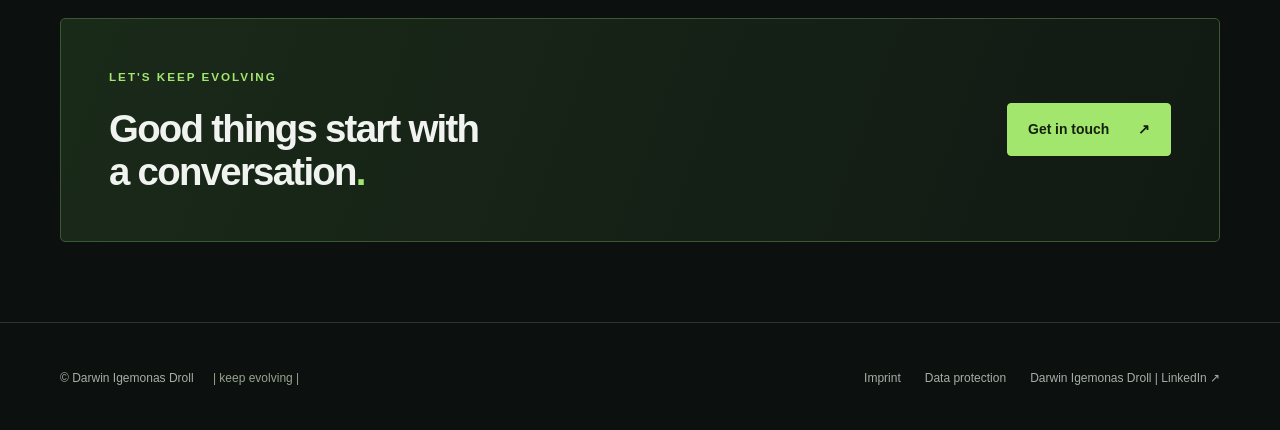
==== commit c71818a6: "fix linkedin link" ====
--- a/index.html
+++ b/index.html
@@ -13,7 +13,7 @@
   <header class="site-header">
     <div class="container header-inner">
       <a class="brand" href="index.html" aria-label="Darwin Igemonas Droll — Home"><img src="images/darwin-droll-logo.png" alt="" width="44" height="44"><span>Darwin Igemonas Droll<span class="brand-dot">.</span></span></a>
-      <nav aria-label="Main navigation"><a href="index.html" aria-current="page">Home</a><a class="social-link" href="https://www.linkedin.com/in/darwin-droll-53338b175/" aria-label="LinkedIn" rel="noopener noreferrer"><img src="images/linkedin.svg" alt="" width="24" height="24"></a></nav>
+      <nav aria-label="Main navigation"><a href="index.html" aria-current="page">Home</a><a class="social-link" href="https://www.linkedin.com/in/darwin-droll/" aria-label="Darwin Igemonas Droll | LinkedIn" rel="noopener noreferrer"><img src="images/linkedin.svg" alt="" width="24" height="24"></a></nav>
     </div>
   </header>
   <main id="main">
@@ -83,6 +83,6 @@
     </section>
     <section class="container closing"><div><p class="eyebrow">Let's keep evolving</p><h2>Good things start with<br>a conversation<span class="accent">.</span></h2></div><a class="button" href="mailto:contact@darwindroll.com">Get in touch <span aria-hidden="true">&nearr;</span></a></section>
   </main>
-  <footer class="site-footer"><div class="container footer-inner"><p>&copy; Darwin Igemonas Droll <span class="footer-tagline">| keep evolving |</span></p><nav aria-label="Footer navigation"><a href="imprint.html">Imprint</a><a href="datenschutz.html">Data protection</a><a href="https://www.linkedin.com/in/darwin-droll-53338b175/" rel="noopener noreferrer">LinkedIn <span aria-hidden="true">&nearr;</span></a></nav></div></footer>
+  <footer class="site-footer"><div class="container footer-inner"><p>&copy; Darwin Igemonas Droll <span class="footer-tagline">| keep evolving |</span></p><nav aria-label="Footer navigation"><a href="imprint.html">Imprint</a><a href="datenschutz.html">Data protection</a><a href="https://www.linkedin.com/in/darwin-droll/" rel="noopener noreferrer">Darwin Igemonas Droll | LinkedIn <span aria-hidden="true">&nearr;</span></a></nav></div></footer>
 </body>
 </html>
